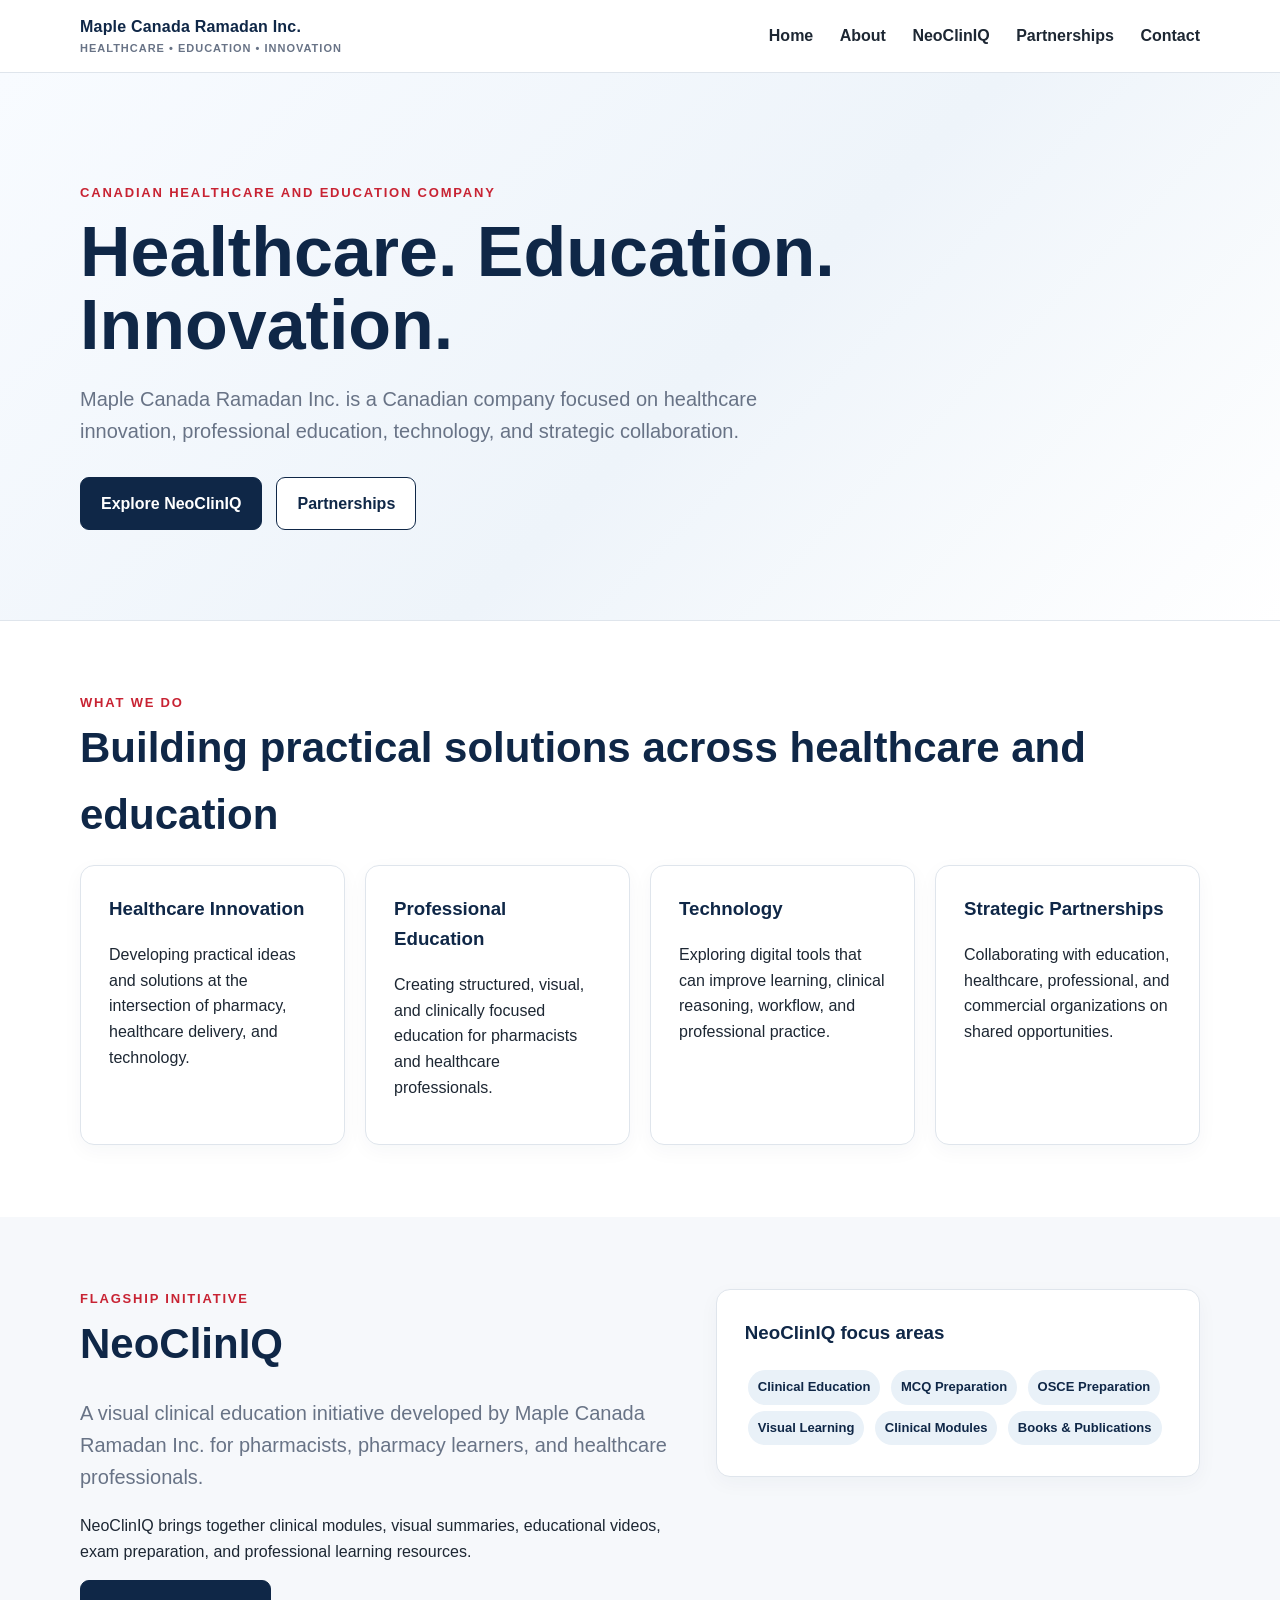
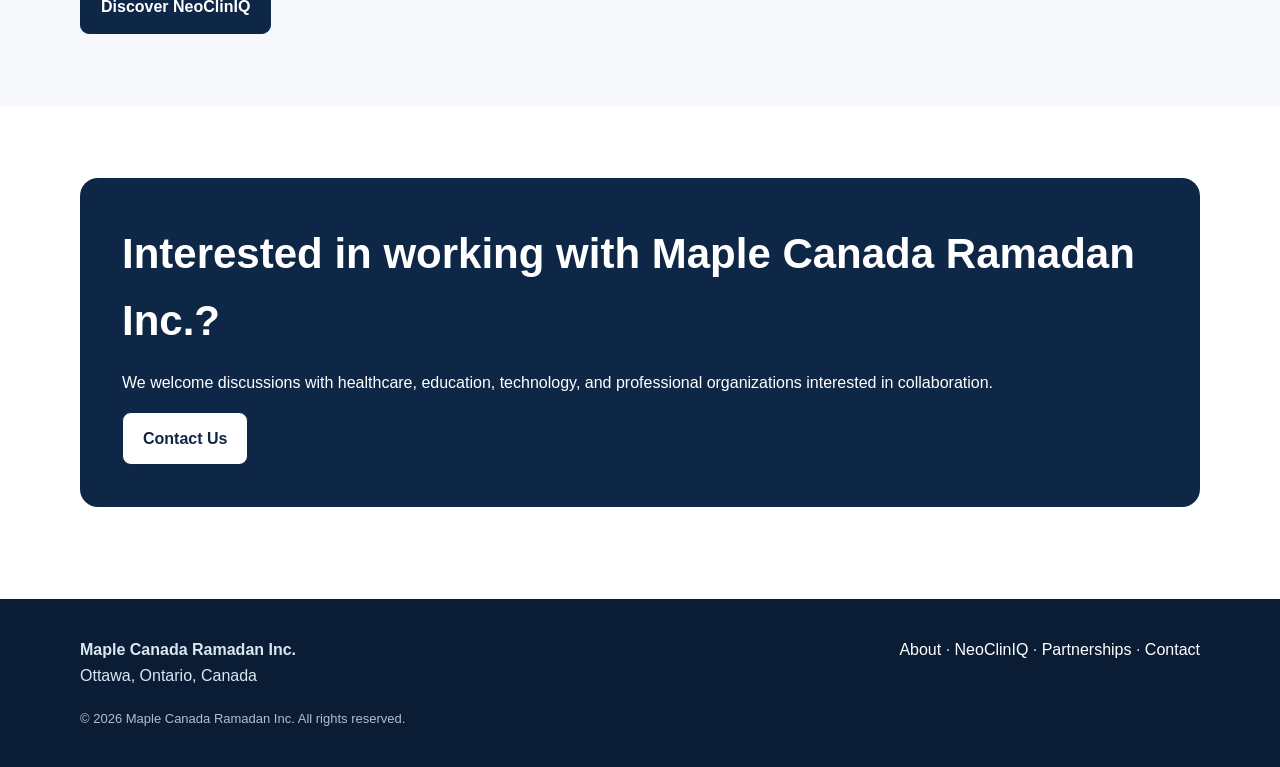
==== index.html @ c06f0cec "Add files via upload" ====
<!doctype html>
<html lang="en">
<head>
<meta charset="utf-8">
<meta name="viewport" content="width=device-width, initial-scale=1">
<title>Maple Canada Ramadan Inc. | Healthcare, Education & Innovation</title>
<meta name="description" content="Maple Canada Ramadan Inc. is a Canadian company focused on healthcare innovation, professional education, technology and strategic collaboration.">
<link rel="stylesheet" href="style.css">
</head>
<body>

<header>
  <div class="container nav">
    <a class="brand" href="index.html">Maple Canada Ramadan Inc.<small>Healthcare • Education • Innovation</small></a>
    <nav>
      <a href="index.html">Home</a>
      <a href="about.html">About</a>
      <a href="neocliniq.html">NeoClinIQ</a>
      <a href="partnerships.html">Partnerships</a>
      <a href="contact.html">Contact</a>
    </nav>
  </div>
</header>


<section class="hero">
  <div class="container">
    <div class="eyebrow">Canadian healthcare and education company</div>
    <h1>Healthcare. Education. Innovation.</h1>
    <p class="lead">Maple Canada Ramadan Inc. is a Canadian company focused on healthcare innovation, professional education, technology, and strategic collaboration.</p>
    <div class="buttons">
      <a class="btn primary" href="neocliniq.html">Explore NeoClinIQ</a>
      <a class="btn secondary" href="partnerships.html">Partnerships</a>
    </div>
  </div>
</section>

<section>
  <div class="container">
    <div class="eyebrow">What we do</div>
    <h2>Building practical solutions across healthcare and education</h2>
    <div class="grid">
      <div class="card"><h3>Healthcare Innovation</h3><p>Developing practical ideas and solutions at the intersection of pharmacy, healthcare delivery, and technology.</p></div>
      <div class="card"><h3>Professional Education</h3><p>Creating structured, visual, and clinically focused education for pharmacists and healthcare professionals.</p></div>
      <div class="card"><h3>Technology</h3><p>Exploring digital tools that can improve learning, clinical reasoning, workflow, and professional practice.</p></div>
      <div class="card"><h3>Strategic Partnerships</h3><p>Collaborating with education, healthcare, professional, and commercial organizations on shared opportunities.</p></div>
    </div>
  </div>
</section>

<section class="soft">
  <div class="container two">
    <div>
      <div class="eyebrow">Flagship initiative</div>
      <h2>NeoClinIQ</h2>
      <p class="lead">A visual clinical education initiative developed by Maple Canada Ramadan Inc. for pharmacists, pharmacy learners, and healthcare professionals.</p>
      <p>NeoClinIQ brings together clinical modules, visual summaries, educational videos, exam preparation, and professional learning resources.</p>
      <a class="btn primary" href="neocliniq.html">Discover NeoClinIQ</a>
    </div>
    <div class="card">
      <h3>NeoClinIQ focus areas</h3>
      <span class="tag">Clinical Education</span>
      <span class="tag">MCQ Preparation</span>
      <span class="tag">OSCE Preparation</span>
      <span class="tag">Visual Learning</span>
      <span class="tag">Clinical Modules</span>
      <span class="tag">Books & Publications</span>
    </div>
  </div>
</section>

<section>
  <div class="container">
    <div class="cta">
      <h2>Interested in working with Maple Canada Ramadan Inc.?</h2>
      <p>We welcome discussions with healthcare, education, technology, and professional organizations interested in collaboration.</p>
      <a class="btn secondary" href="contact.html">Contact Us</a>
    </div>
  </div>
</section>


<footer>
  <div class="container footer-grid">
    <div>
      <strong>Maple Canada Ramadan Inc.</strong><br>
      Ottawa, Ontario, Canada
    </div>
    <div>
      <a href="about.html">About</a> ·
      <a href="neocliniq.html">NeoClinIQ</a> ·
      <a href="partnerships.html">Partnerships</a> ·
      <a href="contact.html">Contact</a>
    </div>
  </div>
  <div class="container" style="margin-top:20px;font-size:13px;opacity:.8">
    © 2026 Maple Canada Ramadan Inc. All rights reserved.
  </div>
</footer>

</body>
</html>
---- style.css ----
:root{
  --navy:#0f2747;
  --blue:#1f5f99;
  --red:#c82333;
  --light:#f6f8fb;
  --text:#1d2733;
  --muted:#687386;
  --white:#ffffff;
  --border:#dfe5ec;
}
*{box-sizing:border-box}
body{
  margin:0;
  font-family:-apple-system,BlinkMacSystemFont,"Segoe UI",Roboto,Arial,sans-serif;
  color:var(--text);
  background:var(--white);
  line-height:1.6;
}
a{color:var(--blue);text-decoration:none}
.container{width:min(1120px,92%);margin:auto}
header{
  position:sticky;top:0;z-index:20;background:rgba(255,255,255,.96);
  border-bottom:1px solid var(--border);backdrop-filter:blur(8px)
}
.nav{display:flex;align-items:center;justify-content:space-between;min-height:72px;gap:24px}
.brand{font-weight:800;color:var(--navy);letter-spacing:.2px}
.brand small{display:block;font-size:11px;color:var(--muted);font-weight:600;letter-spacing:1px;text-transform:uppercase}
nav a{margin-left:22px;color:var(--text);font-weight:600}
nav a:hover{color:var(--blue)}
.hero{
  padding:110px 0 90px;
  background:linear-gradient(135deg,#f8fbff 0%,#eef4fa 55%,#fff 100%);
  border-bottom:1px solid var(--border)
}
.eyebrow{color:var(--red);text-transform:uppercase;letter-spacing:1.8px;font-size:13px;font-weight:800}
h1{font-size:clamp(40px,6vw,70px);line-height:1.05;color:var(--navy);margin:12px 0 20px}
h2{font-size:clamp(28px,4vw,42px);color:var(--navy);margin:0 0 16px}
h3{color:var(--navy);margin-top:0}
.lead{font-size:20px;max-width:760px;color:var(--muted)}
.buttons{margin-top:30px;display:flex;flex-wrap:wrap;gap:14px}
.btn{display:inline-block;padding:13px 20px;border-radius:9px;font-weight:700;border:1px solid var(--navy)}
.btn.primary{background:var(--navy);color:white}
.btn.secondary{background:white;color:var(--navy)}
section{padding:72px 0}
.grid{display:grid;grid-template-columns:repeat(4,1fr);gap:20px}
.card{padding:28px;border:1px solid var(--border);border-radius:14px;background:white;box-shadow:0 6px 20px rgba(15,39,71,.04)}
.soft{background:var(--light)}
.two{display:grid;grid-template-columns:1.1fr .9fr;gap:44px;align-items:start}
.tag{display:inline-block;padding:7px 10px;border-radius:999px;background:#e9f1f8;color:var(--navy);font-size:13px;font-weight:700;margin:3px}
.cta{background:var(--navy);color:white;border-radius:18px;padding:42px}
.cta h2,.cta p{color:white}
footer{background:#0b1d35;color:#dce6f2;padding:38px 0;margin-top:20px}
footer a{color:white}
.footer-grid{display:flex;justify-content:space-between;gap:24px;flex-wrap:wrap}
.page-hero{padding:80px 0 55px;background:var(--light);border-bottom:1px solid var(--border)}
.list-clean{padding-left:20px}
.notice{padding:18px 20px;border-left:4px solid var(--blue);background:#f3f7fb;border-radius:8px}
@media(max-width:850px){
  .grid{grid-template-columns:1fr 1fr}
  .two{grid-template-columns:1fr}
  nav{display:none}
}
@media(max-width:560px){
  .grid{grid-template-columns:1fr}
  .hero{padding-top:80px}
}
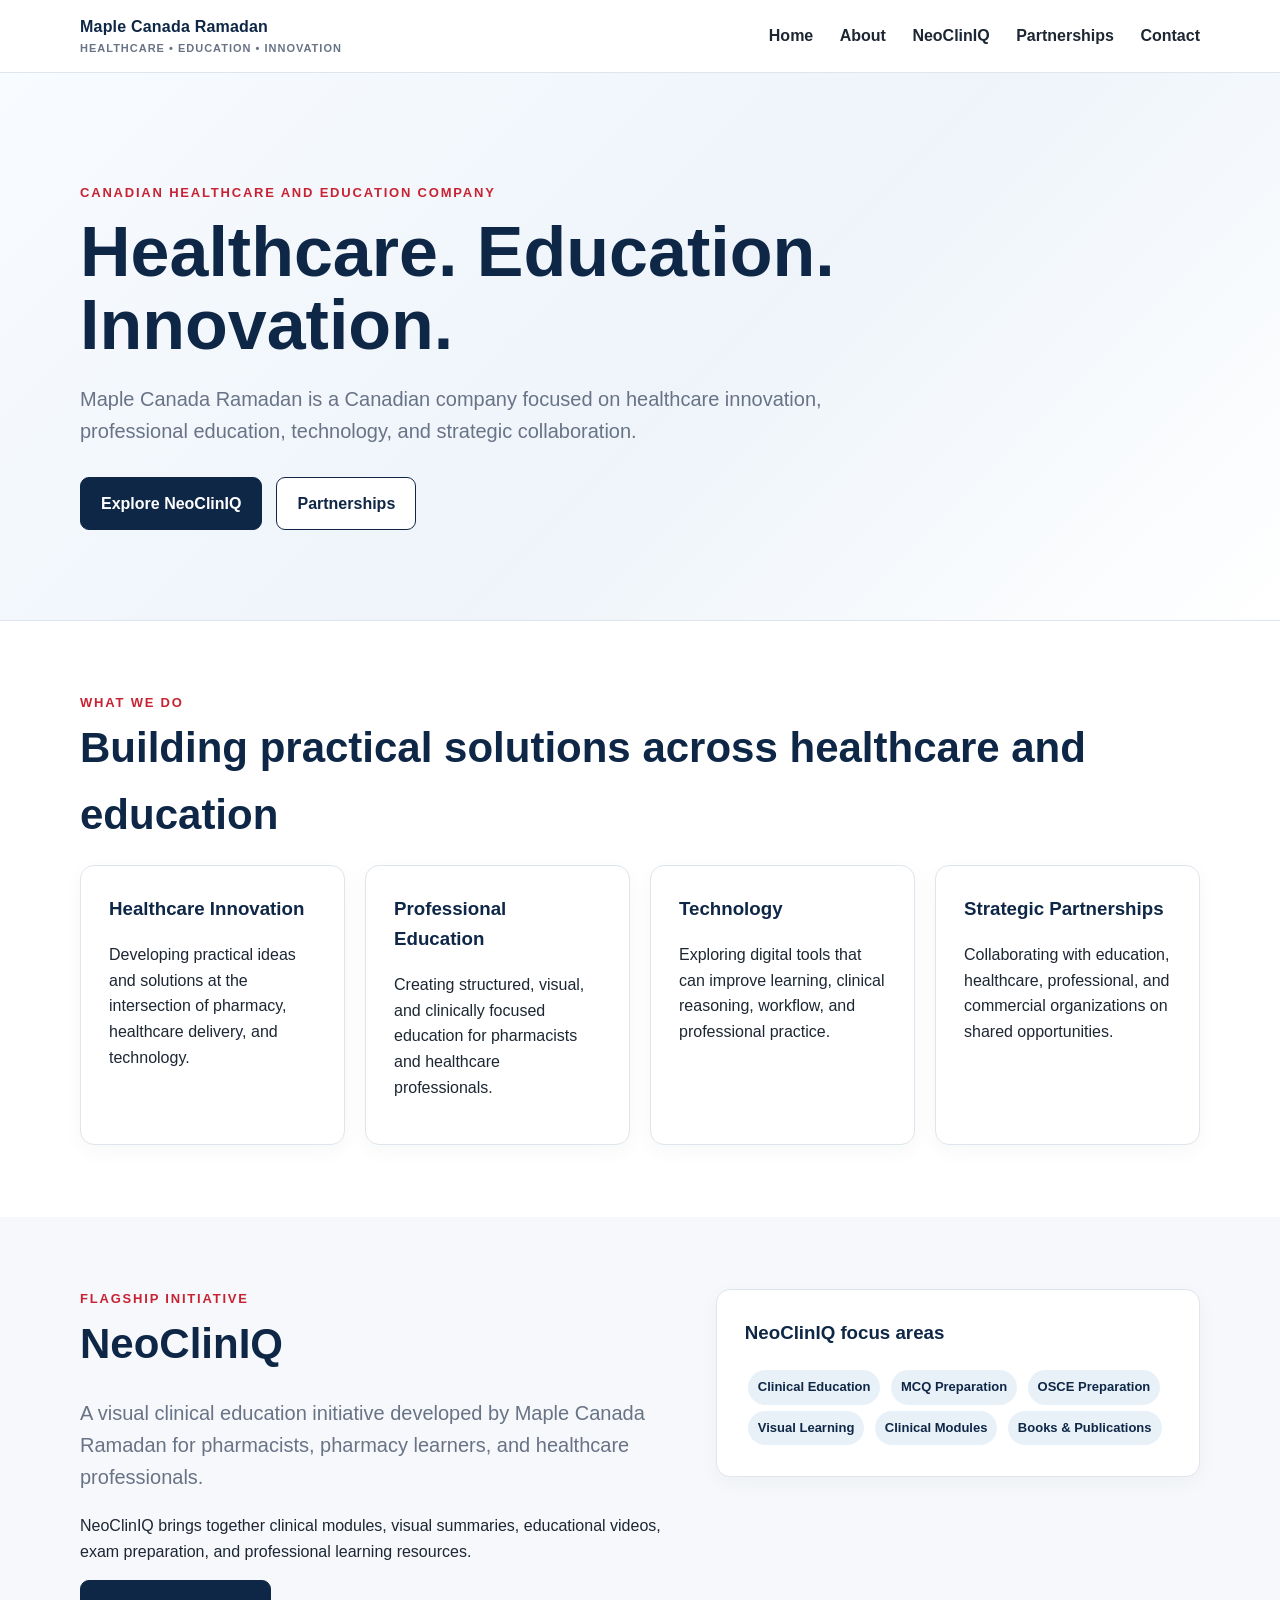
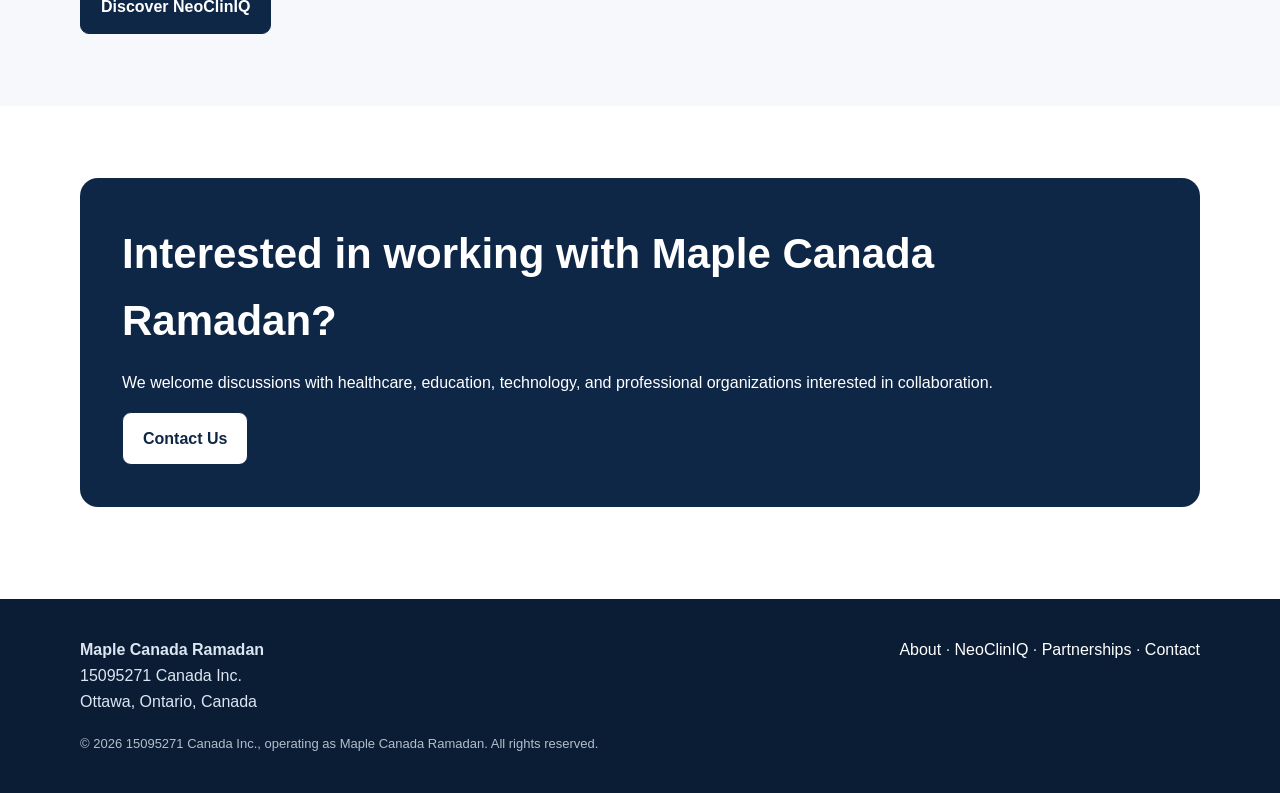
==== commit c60f5c77: "Add files via upload" ====
--- a/index.html
+++ b/index.html
@@ -3,15 +3,15 @@
 <head>
 <meta charset="utf-8">
 <meta name="viewport" content="width=device-width, initial-scale=1">
-<title>Maple Canada Ramadan Inc. | Healthcare, Education & Innovation</title>
-<meta name="description" content="Maple Canada Ramadan Inc. is a Canadian company focused on healthcare innovation, professional education, technology and strategic collaboration.">
+<title>Maple Canada Ramadan | Healthcare, Education & Innovation</title>
+<meta name="description" content="Maple Canada Ramadan is a Canadian company focused on healthcare innovation, professional education, technology and strategic collaboration.">
 <link rel="stylesheet" href="style.css">
 </head>
 <body>
 
 <header>
   <div class="container nav">
-    <a class="brand" href="index.html">Maple Canada Ramadan Inc.<small>Healthcare • Education • Innovation</small></a>
+    <a class="brand" href="index.html">Maple Canada Ramadan<small>Healthcare • Education • Innovation</small></a>
     <nav>
       <a href="index.html">Home</a>
       <a href="about.html">About</a>
@@ -27,7 +27,7 @@
   <div class="container">
     <div class="eyebrow">Canadian healthcare and education company</div>
     <h1>Healthcare. Education. Innovation.</h1>
-    <p class="lead">Maple Canada Ramadan Inc. is a Canadian company focused on healthcare innovation, professional education, technology, and strategic collaboration.</p>
+    <p class="lead">Maple Canada Ramadan is a Canadian company focused on healthcare innovation, professional education, technology, and strategic collaboration.</p>
     <div class="buttons">
       <a class="btn primary" href="neocliniq.html">Explore NeoClinIQ</a>
       <a class="btn secondary" href="partnerships.html">Partnerships</a>
@@ -53,7 +53,7 @@
     <div>
       <div class="eyebrow">Flagship initiative</div>
       <h2>NeoClinIQ</h2>
-      <p class="lead">A visual clinical education initiative developed by Maple Canada Ramadan Inc. for pharmacists, pharmacy learners, and healthcare professionals.</p>
+      <p class="lead">A visual clinical education initiative developed by Maple Canada Ramadan for pharmacists, pharmacy learners, and healthcare professionals.</p>
       <p>NeoClinIQ brings together clinical modules, visual summaries, educational videos, exam preparation, and professional learning resources.</p>
       <a class="btn primary" href="neocliniq.html">Discover NeoClinIQ</a>
     </div>
@@ -72,7 +72,7 @@
 <section>
   <div class="container">
     <div class="cta">
-      <h2>Interested in working with Maple Canada Ramadan Inc.?</h2>
+      <h2>Interested in working with Maple Canada Ramadan?</h2>
       <p>We welcome discussions with healthcare, education, technology, and professional organizations interested in collaboration.</p>
       <a class="btn secondary" href="contact.html">Contact Us</a>
     </div>
@@ -83,7 +83,8 @@
 <footer>
   <div class="container footer-grid">
     <div>
-      <strong>Maple Canada Ramadan Inc.</strong><br>
+      <strong>Maple Canada Ramadan</strong><br>
+      15095271 Canada Inc.<br>
       Ottawa, Ontario, Canada
     </div>
     <div>
@@ -94,7 +95,7 @@
     </div>
   </div>
   <div class="container" style="margin-top:20px;font-size:13px;opacity:.8">
-    © 2026 Maple Canada Ramadan Inc. All rights reserved.
+    © 2026 15095271 Canada Inc., operating as Maple Canada Ramadan. All rights reserved.
   </div>
 </footer>
 
